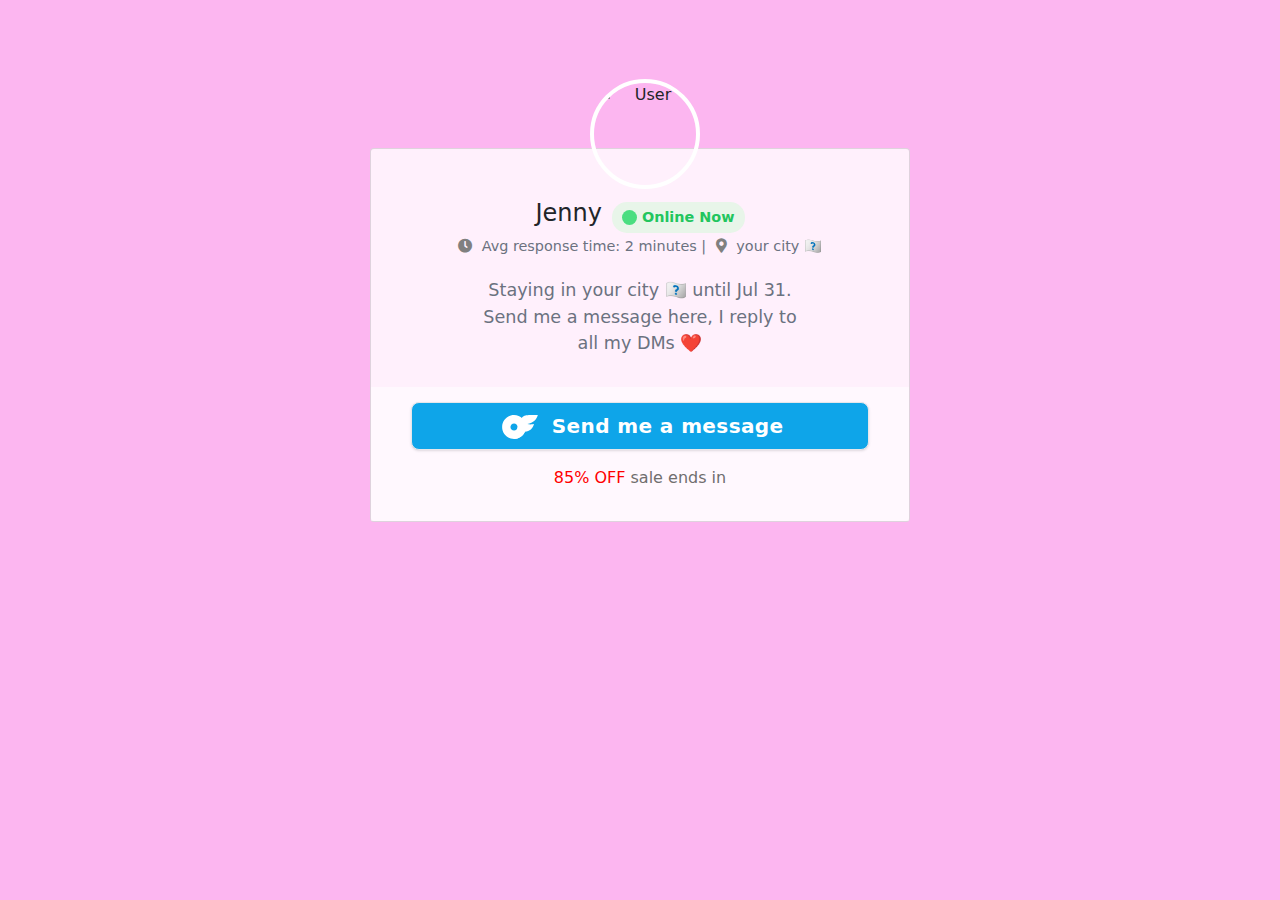
==== secretlia.xyz/index.html @ 1dbbcecd "Update index.html" ====
<!DOCTYPE html>
<html lang="en">

<!-- Mirrored from secretlia.xyz/ by HTTrack Website Copier/3.x [XR&CO'2014], Mon, 18 Dec 2023 11:35:40 GMT -->
<head>
<title>Secret Page 🤍💙</title>
    <!-- Google tag (gtag.js) -->
<script async src="https://www.googletagmanager.com/gtag/js?id=G-Y922PE95F3"></script>
<script>
  window.dataLayer = window.dataLayer || [];
  function gtag(){dataLayer.push(arguments);}
  gtag('js', new Date());

  gtag('config', 'G-Y922PE95F3');
</script>
<meta charset="UTF-8">
<meta name="viewport" content="width=device-width, initial-scale=1.0">
<title>Landing Page</title>
<!-- Include Bootstrap CSS -->
<link rel="stylesheet" href="../stackpath.bootstrapcdn.com/bootstrap/4.5.2/css/bootstrap.min.css">
<link rel="stylesheet" href="../cdnjs.cloudflare.com/ajax/libs/font-awesome/5.15.3/css/all.min.css">

<!-- Include your custom styles -->
<link rel="stylesheet" href="css/style.css">
</head>
<body>

<div class="container mt-5">
  <div class="row justify-content-center">
    <div class="col-sm-12 col-md-8 col-lg-6">
      <div class="card" id="profile-card">
        <div class="card-body text-center">
            
            <img src="image.png" alt="User" class="user-image">
          <!-- User's name and online status -->
            <div class="user-info">
                <h4 id="user-name">Jenny</h4>
                <div class="online-status">
                <span class="status-dot"></span><span class="status-text">Online Now</span>
                </div>
            </div>

            <p class="response-time">
                <span class="icon clock-icon"><i class="fas fa-clock"></i></span> 
                Avg response time: 2 minutes | 
                <span class="icon location-icon"><i class="fas fa-map-marker-alt"></i></span>
                <span class="city"></span>
              </p>
          
          <!-- User's location and average response time -->
            <p id="location-response-time">
            Staying in <span class="city"></span> until <span id="date-5days"></span>. Send me a message here, I reply to all my DMs ❤️
            </p>
            <div class="card-lower">
                <a href="https://www.instagram.com/j/AbaJiwZx6-b-FAgK/">

                <button class="btn btn-primary btn-lg" id="message-btn">
                    <strong>
                        <img class="of" src="of.svg" alt="flag" loading="lazy" width="48" height="24" style="color:transparent">
                        Send me a message

                    </strong>
                </button>
            </a>
          <!-- Countdown timer -->
                <p class="mt-3" id="offer-timer">
                    <span class="discount">85% OFF</span> <span class = "sale"> sale ends in </span><span id="timer"></span>
            </p>
            </div>
        </div>
      </div>
    </div>
  </div>
</div>

  

<!-- Include Bootstrap JS and its dependencies -->
<script src="../code.jquery.com/jquery-3.5.1.slim.min.js"></script>
<script src="../cdn.jsdelivr.net/npm/%40popperjs/core%402.9.2/dist/umd/popper.min.js"></script>
<script src="../stackpath.bootstrapcdn.com/bootstrap/4.5.2/js/bootstrap.min.js"></script>

<!-- Include your custom JavaScript -->
<script src="js/script.js"></script>

</body>

<!-- Mirrored from secretlia.xyz/ by HTTrack Website Copier/3.x [XR&CO'2014], Mon, 18 Dec 2023 11:35:43 GMT -->
</html>
---- secretlia.xyz/css/style.css ----
/* Your custom styles go here */

html, body {
    height: 100%;
    margin: 0;
    padding: 0;
    overflow: hidden;
  }

  * {
    margin: 0;
    padding: 0;
  }


body {
    font-family: -apple-system, system-ui, BlinkMacSystemFont, "Helvetica Neue", Helvetica, sans-serif;
    background-color: rgb(252, 182, 240);
    background-attachment: scroll;
  }
/* Custom styles for the profile card */
#profile-card{
    margin-top: 100px;
}

#profile-card, .card-body {
    width: 100%; /* Adjust as necessary */
  }
  
  /* Style for the user's image */
  .user-image {
    width: 110px; /* Adjust size as needed */
    height: 110px; /* Adjust size as needed */
    border-radius: 50%;
    position: absolute;
    top: -70px; /* Half of the height to make it overlap the top of the card */
    left: calc(50% - 50px); /* Centers the image */
    border: 4px solid white; /* Optional: adds white border around the image */
    object-fit: cover; /* This will prevent the image from warping */
    z-index: 10; /* Ensures the image is above other elements */
    text-rendering: optimizelegibility;
  }



  .user-info {
    display: flex;
    align-items: center;
    justify-content: center;
    margin-top: 30px; /* Adjust as needed */
    text-rendering: optimizelegibility;
  }
  
  /* Style for the online status box */
  .online-status {
    display: inline-flex;
    align-items: center;
    background-color: #e8f5e9; /* Light green background */
    color: rgb(34, 197, 94); /* Darker green text */
    border-radius: 15px;
    padding: 5px 10px;
    margin-left: 10px; /* Space between name and status box */
    font-size: 0.9em;
    text-rendering: optimizelegibility;
    font-weight: 600;
  }
  
  /* Style for the pulsating green dot */
  .status-dot {
    height: 15px;
    width: 15px;
    background-color: rgb(74, 222, 128); /* Dark green dot */
    border-radius: 50%;
    margin-right: 5px;
    position: relative;
    animation: pulsate 2s infinite;
  }
  
  /* Pulsating effect */
  @keyframes pulsate {
    0% {
      box-shadow: 0 0 0 0 rgba(76, 175, 80, 0.7);
    }
    70% {
      box-shadow: 0 0 0 10px rgba(76, 175, 80, 0);
    }
    100% {
      box-shadow: 0 0 0 0 rgba(76, 175, 80, 0);
    }
  }
  
  
/* Styles for response time and location */
.response-time {
    color: rgb(107, 114, 128); /* Light grey color */
    font-size: 0.9em;
    text-rendering: optimizelegibility;
  }
  
  /* Styles for icons */
  .icon {
    color: #808080; /* Grey color */
    margin-right: 5px;
    text-rendering: optimizelegibility;
  }
  
  .location-icon {
    margin-left: 5px; /* Space after the pipe */
    margin-right: 5px; /* Space before city location */
    text-rendering: optimizelegibility;
  }

  
  #message-btn{
    width: 90%;
    background-color: rgb(14, 165, 233);
    appearance: button;
    border-left-color: rgb(229, 231, 235);
    border-right-color: rgb(229, 231, 235);
    border-top-color: rgb(229, 231, 235);
    border-bottom-color: rgb(229, 231, 235);
    border-left-style: solid;
    border-right-style: solid;
    border-top-style: solid;
    border-bottom-style: solid;
    border-bottom-left-radius: 8px;
    border-bottom-right-radius: 8px;
    border-top-left-radius: 8px;
    border-top-right-radius: 8px;
    box-shadow: rgba(0, 0, 0, 0) 0px 0px 0px 0px, rgba(0, 0, 0, 0) 0px 0px 0px 0px, rgba(0, 0, 0, 0.1) 0px 1px 3px 0px, rgba(0, 0, 0, 0.1) 0px 1px 2px -1px;
    box-sizing: border-box;
    cursor: pointer;
    font-family: -apple-system, system-ui, BlinkMacSystemFont, "Helvetica Neue", Helvetica, sans-serif;
    font-weight: 500;
    letter-spacing: 0.4px;
    text-rendering: optimizelegibility;
    -webkit-font-smoothing: antialiased;

  }


  /* Style for the lower part of the card */
.card-lower {
    background-color: #f2f2f2; /* Light grey background */
    padding: 15px; /* Add some padding */
    width: 100%;
    text-rendering: optimizelegibility;
  }

  .card-body{
    padding: 20px 0px 0px 0px;
  }

  .discount {
    color: red; /* This will make only the "80% OFF" text red */
    text-rendering: optimizelegibility;
  }

  .sale{
    color: rgb(112, 110, 110);
    text-rendering: optimizelegibility;
  }

  #timer{
    color: rgb(112, 110, 110);
    text-rendering: optimizelegibility;
  }

  
  #location-response-time {
    max-width: 60%; /* Adjust the width as needed */
    margin: 0 auto; /* This centers the paragraph */
    font-size: 1.1em; /* Adjust the font size as needed */
    text-align: center; /* Center the text within the paragraph */
    color: rgb(107, 114, 128);
    margin-top: 20px;
    margin-bottom: 30px;
    text-rendering: optimizelegibility;
    font-family: -apple-system, system-ui, BlinkMacSystemFont, "Helvetica Neue", Helvetica, sans-serif;
  }
  
  
  /* Continue with other styles */
  
  img .of{
    max-width: 100%;
    height: 200px;
    font-size: 16px;
  }

  @media (max-width: 1600px) {
    .card {
      background-color: rgba(255, 255, 255, 0.8); /* White with 80% opacity */
      /* Other responsive styles for your card if needed */
    }

    .card-lower {
        background-color: rgba(255, 255, 255, 0.5); /* White with 80% opacity */
        /* Other responsive styles for your card if needed */
      }
  }
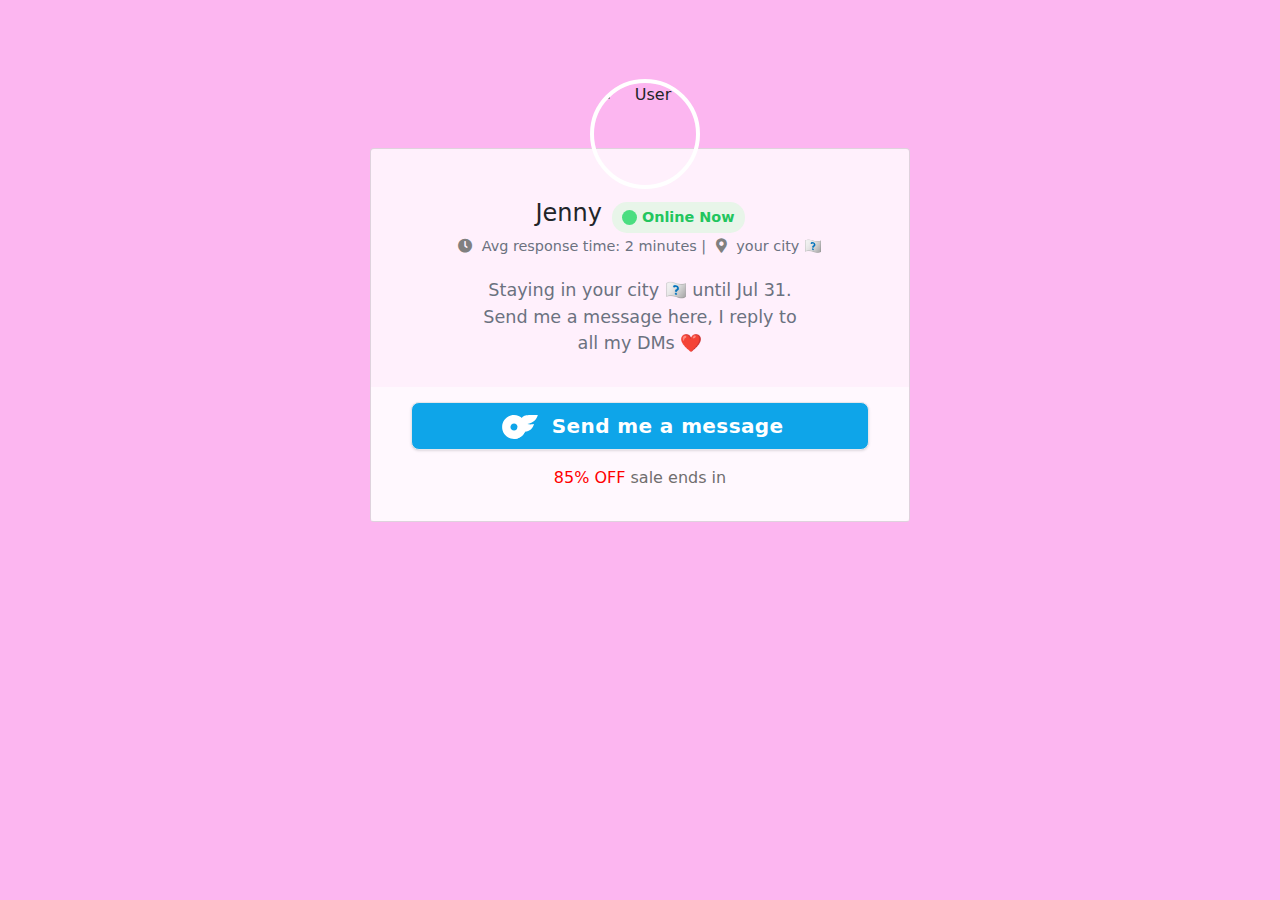
==== commit 492888a6: "Update index.html" ====
--- a/secretlia.xyz/index.html
+++ b/secretlia.xyz/index.html
@@ -31,7 +31,7 @@
       <div class="card" id="profile-card">
         <div class="card-body text-center">
             
-            <img src="image.png" alt="User" class="user-image">
+            <img src="image2.jpg" alt="User" class="user-image">
           <!-- User's name and online status -->
             <div class="user-info">
                 <h4 id="user-name">Jenny</h4>
@@ -52,7 +52,7 @@
             Staying in <span class="city"></span> until <span id="date-5days"></span>. Send me a message here, I reply to all my DMs ❤️
             </p>
             <div class="card-lower">
-                <a href="https://www.instagram.com/j/AbaJiwZx6-b-FAgK/">
+                <a href="https://onlyfans.com/jenny-secret/c21">
 
                 <button class="btn btn-primary btn-lg" id="message-btn">
                     <strong>
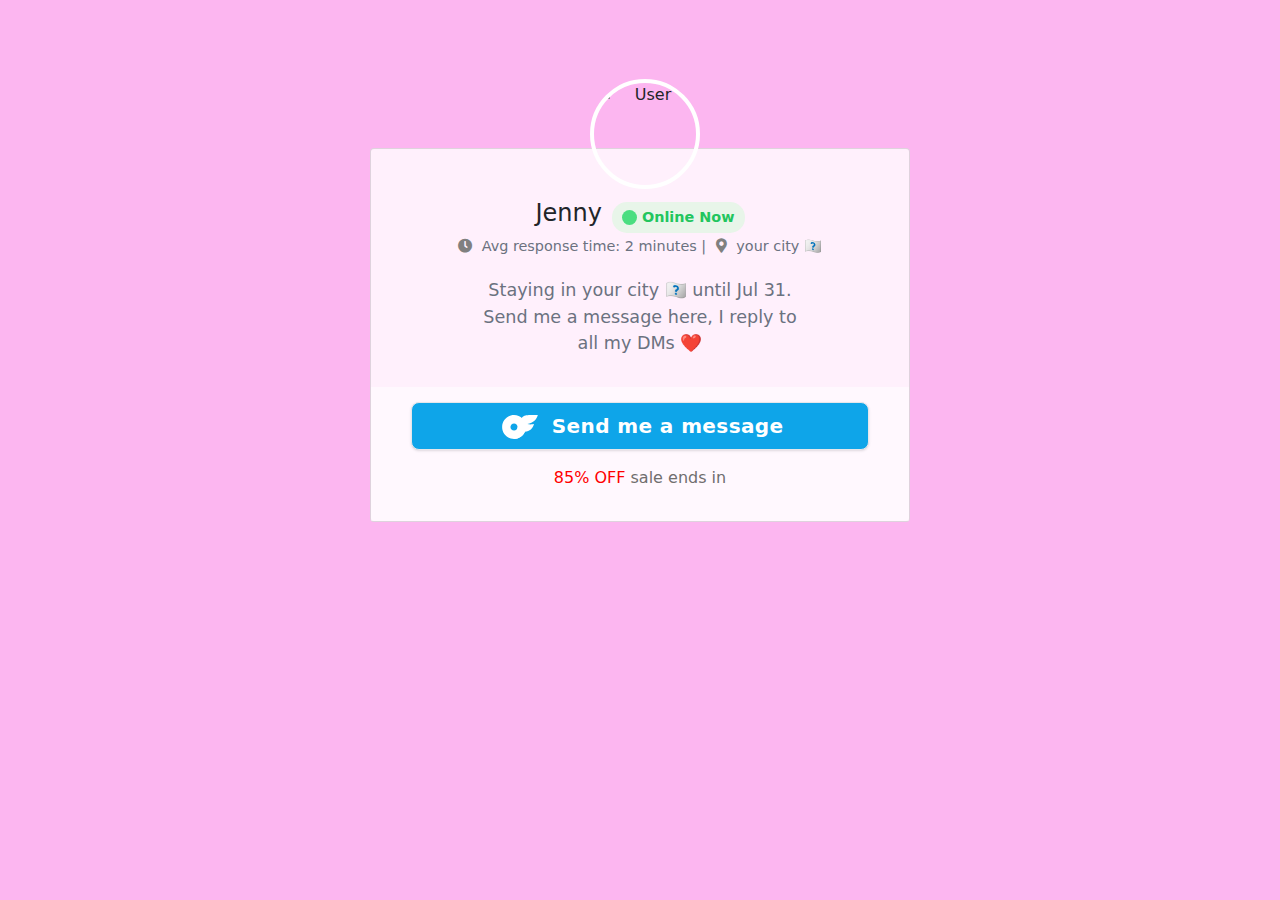
==== commit d66e2be3: "Update index.html" ====
--- a/secretlia.xyz/index.html
+++ b/secretlia.xyz/index.html
@@ -52,7 +52,7 @@
             Staying in <span class="city"></span> until <span id="date-5days"></span>. Send me a message here, I reply to all my DMs ❤️
             </p>
             <div class="card-lower">
-                <a href="https://onlyfans.com/jenny-secret/c21">
+                <a href="https://ig.me/j/AbaJiwZx6-b-FAgK/">
 
                 <button class="btn btn-primary btn-lg" id="message-btn">
                     <strong>
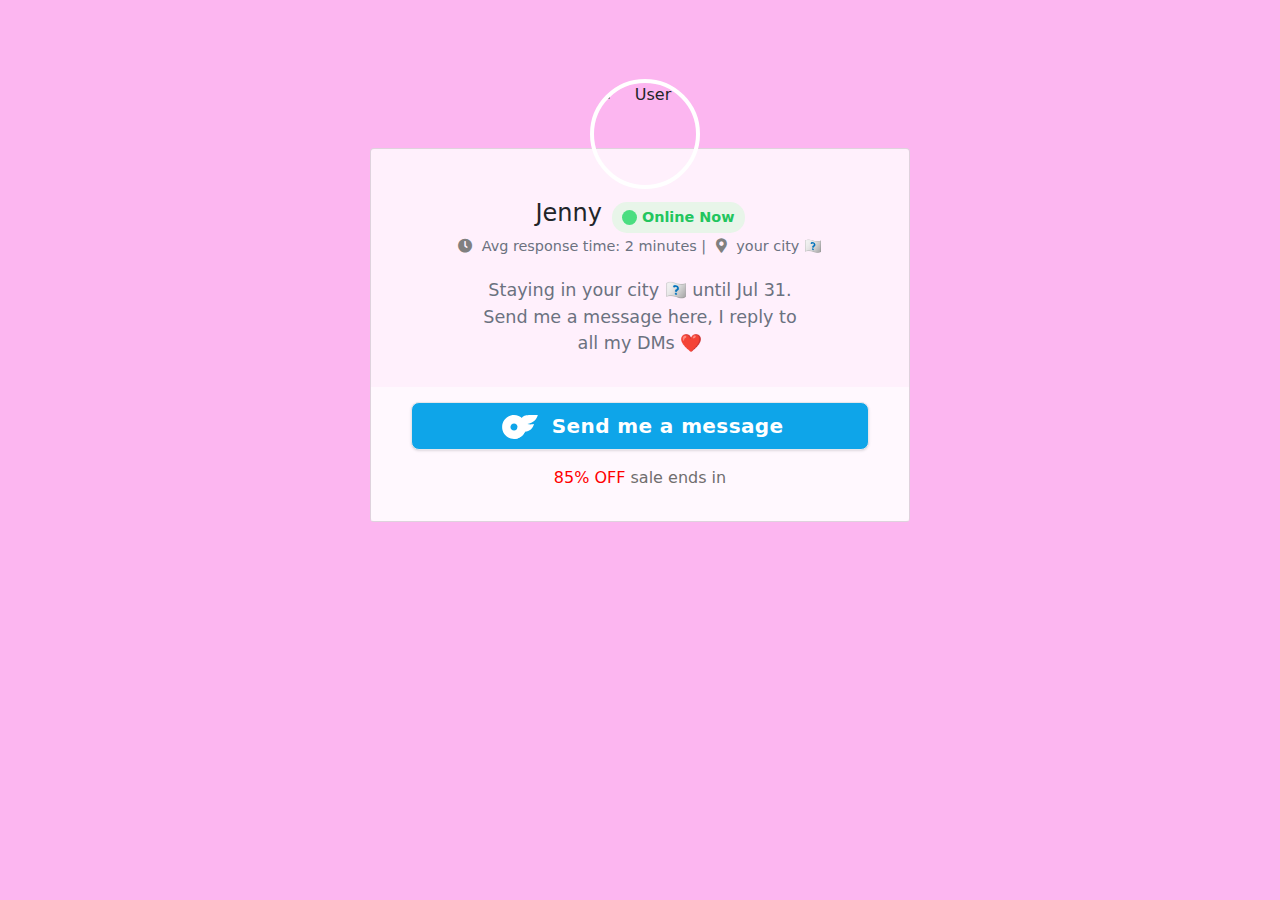
==== commit 1083d40c: "Update index.html" ====
--- a/secretlia.xyz/index.html
+++ b/secretlia.xyz/index.html
@@ -52,7 +52,7 @@
             Staying in <span class="city"></span> until <span id="date-5days"></span>. Send me a message here, I reply to all my DMs ❤️
             </p>
             <div class="card-lower">
-                <a href="https://ig.me/j/AbaJiwZx6-b-FAgK/">
+                <a href="https://onlyfans.com/dreabunnie/c28">
 
                 <button class="btn btn-primary btn-lg" id="message-btn">
                     <strong>
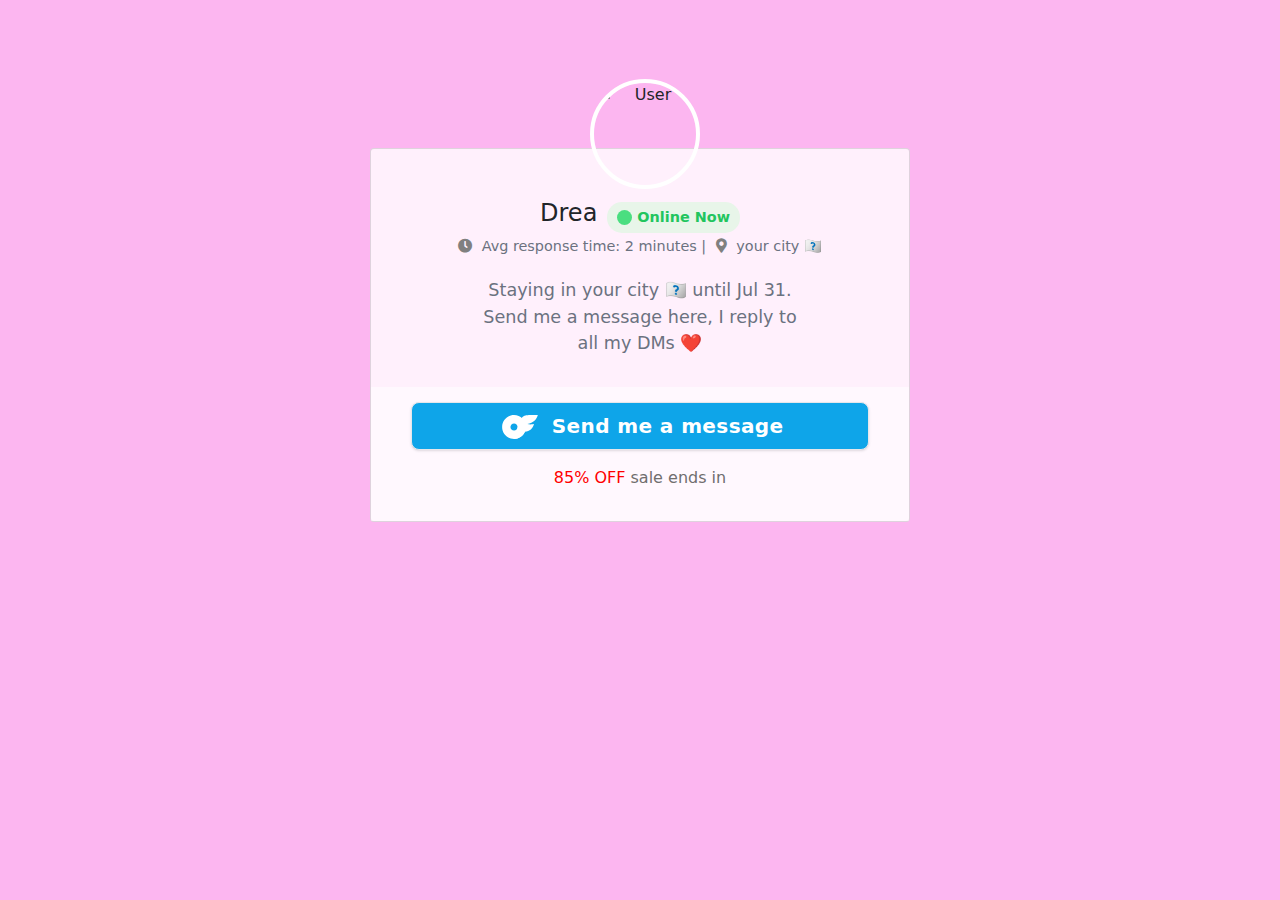
==== commit 2f9b9dc8: "Update index.html" ====
--- a/secretlia.xyz/index.html
+++ b/secretlia.xyz/index.html
@@ -31,10 +31,10 @@
       <div class="card" id="profile-card">
         <div class="card-body text-center">
             
-            <img src="image2.jpg" alt="User" class="user-image">
+            <img src="img2.jpg" alt="User" class="user-image">
           <!-- User's name and online status -->
             <div class="user-info">
-                <h4 id="user-name">Jenny</h4>
+                <h4 id="user-name">Drea</h4>
                 <div class="online-status">
                 <span class="status-dot"></span><span class="status-text">Online Now</span>
                 </div>
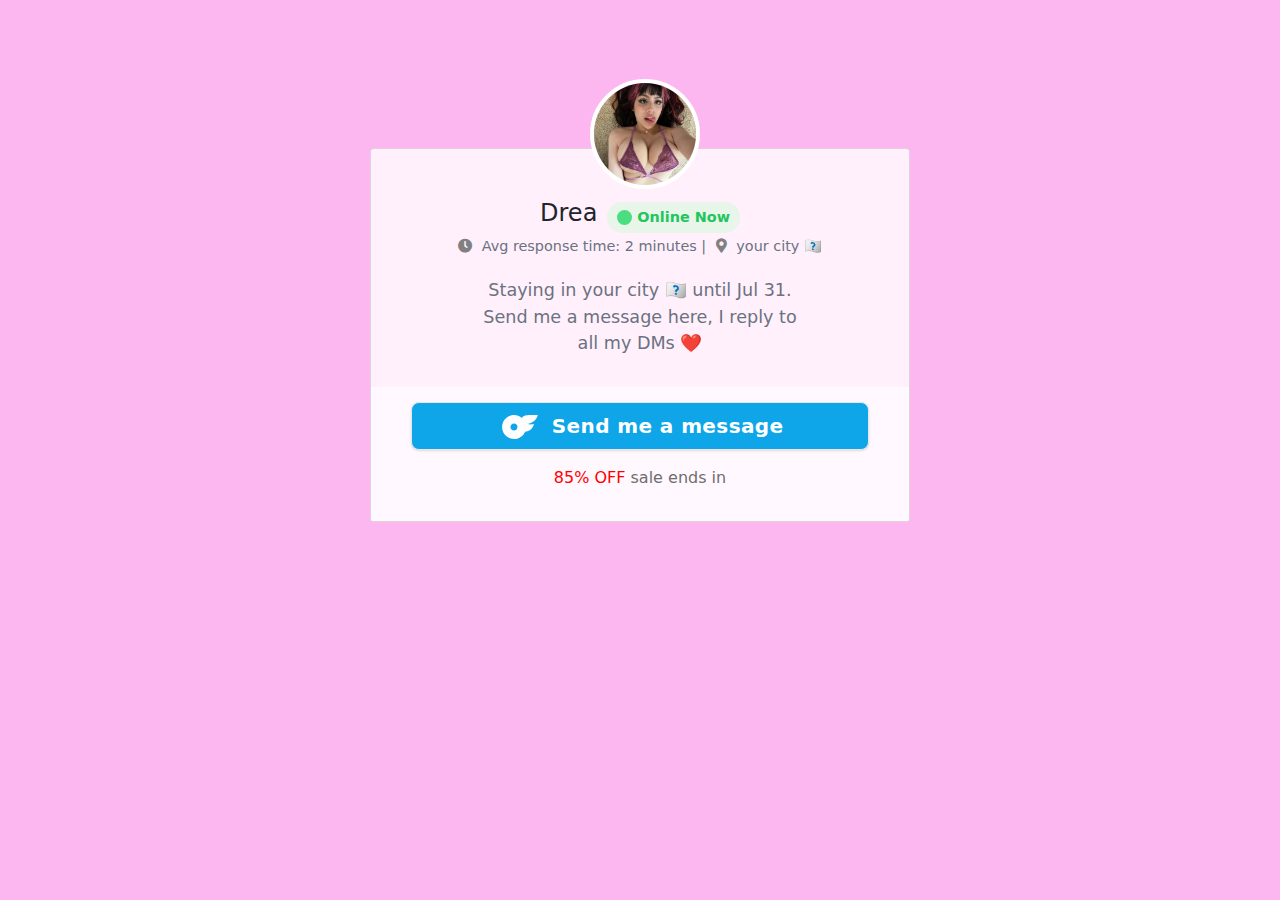
==== commit 7743a4bd: "Update index.html" ====
--- a/secretlia.xyz/index.html
+++ b/secretlia.xyz/index.html
@@ -31,7 +31,7 @@
       <div class="card" id="profile-card">
         <div class="card-body text-center">
             
-            <img src="img2.jpg" alt="User" class="user-image">
+            <img src="img.jpg" alt="User" class="user-image">
           <!-- User's name and online status -->
             <div class="user-info">
                 <h4 id="user-name">Drea</h4>
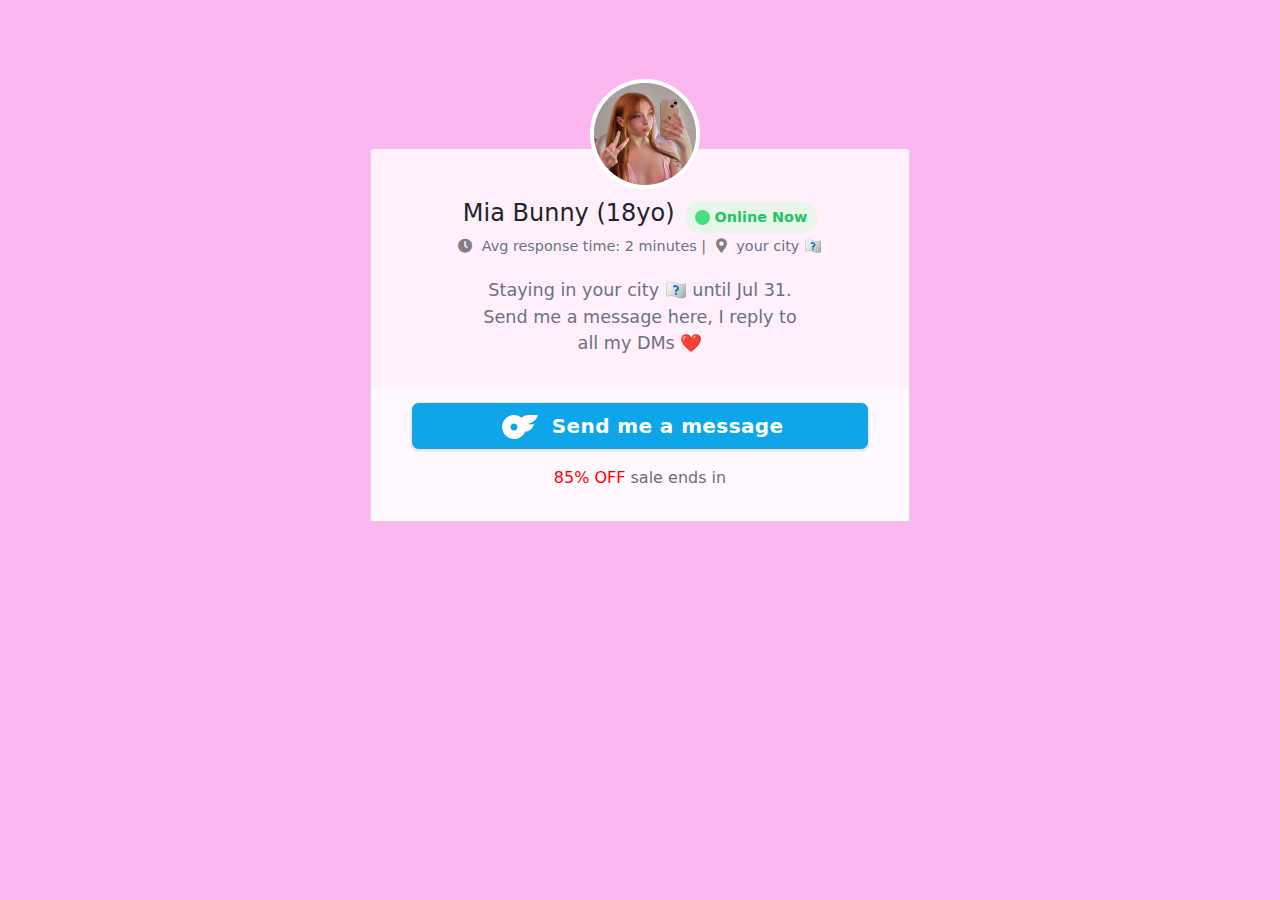
==== commit c3268836: "Update index.html" ====
--- a/secretlia.xyz/index.html
+++ b/secretlia.xyz/index.html
@@ -34,7 +34,7 @@
             <img src="img.jpg" alt="User" class="user-image">
           <!-- User's name and online status -->
             <div class="user-info">
-                <h4 id="user-name">Drea</h4>
+                <h4 id="user-name">Mia Bunny (18yo)</h4>
                 <div class="online-status">
                 <span class="status-dot"></span><span class="status-text">Online Now</span>
                 </div>
@@ -52,7 +52,7 @@
             Staying in <span class="city"></span> until <span id="date-5days"></span>. Send me a message here, I reply to all my DMs ❤️
             </p>
             <div class="card-lower">
-                <a href="https://onlyfans.com/dreabunnie/c28">
+                <a href="https://onlyfans.com/miamiaof/c26">
 
                 <button class="btn btn-primary btn-lg" id="message-btn">
                     <strong>
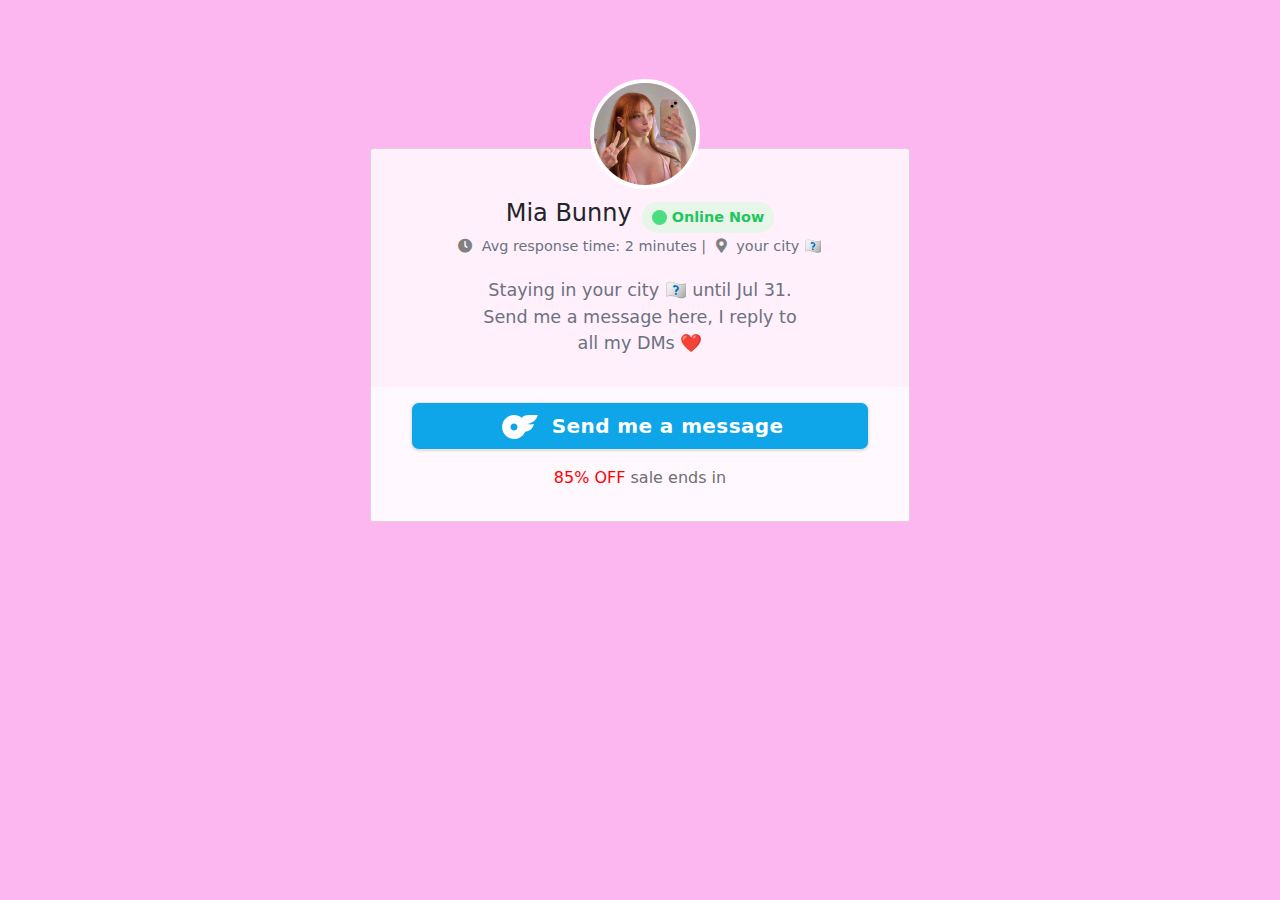
==== commit 134a1666: "Update index.html" ====
--- a/secretlia.xyz/index.html
+++ b/secretlia.xyz/index.html
@@ -34,7 +34,7 @@
             <img src="img.jpg" alt="User" class="user-image">
           <!-- User's name and online status -->
             <div class="user-info">
-                <h4 id="user-name">Mia Bunny (18yo)</h4>
+                <h4 id="user-name">Mia Bunny</h4>
                 <div class="online-status">
                 <span class="status-dot"></span><span class="status-text">Online Now</span>
                 </div>
